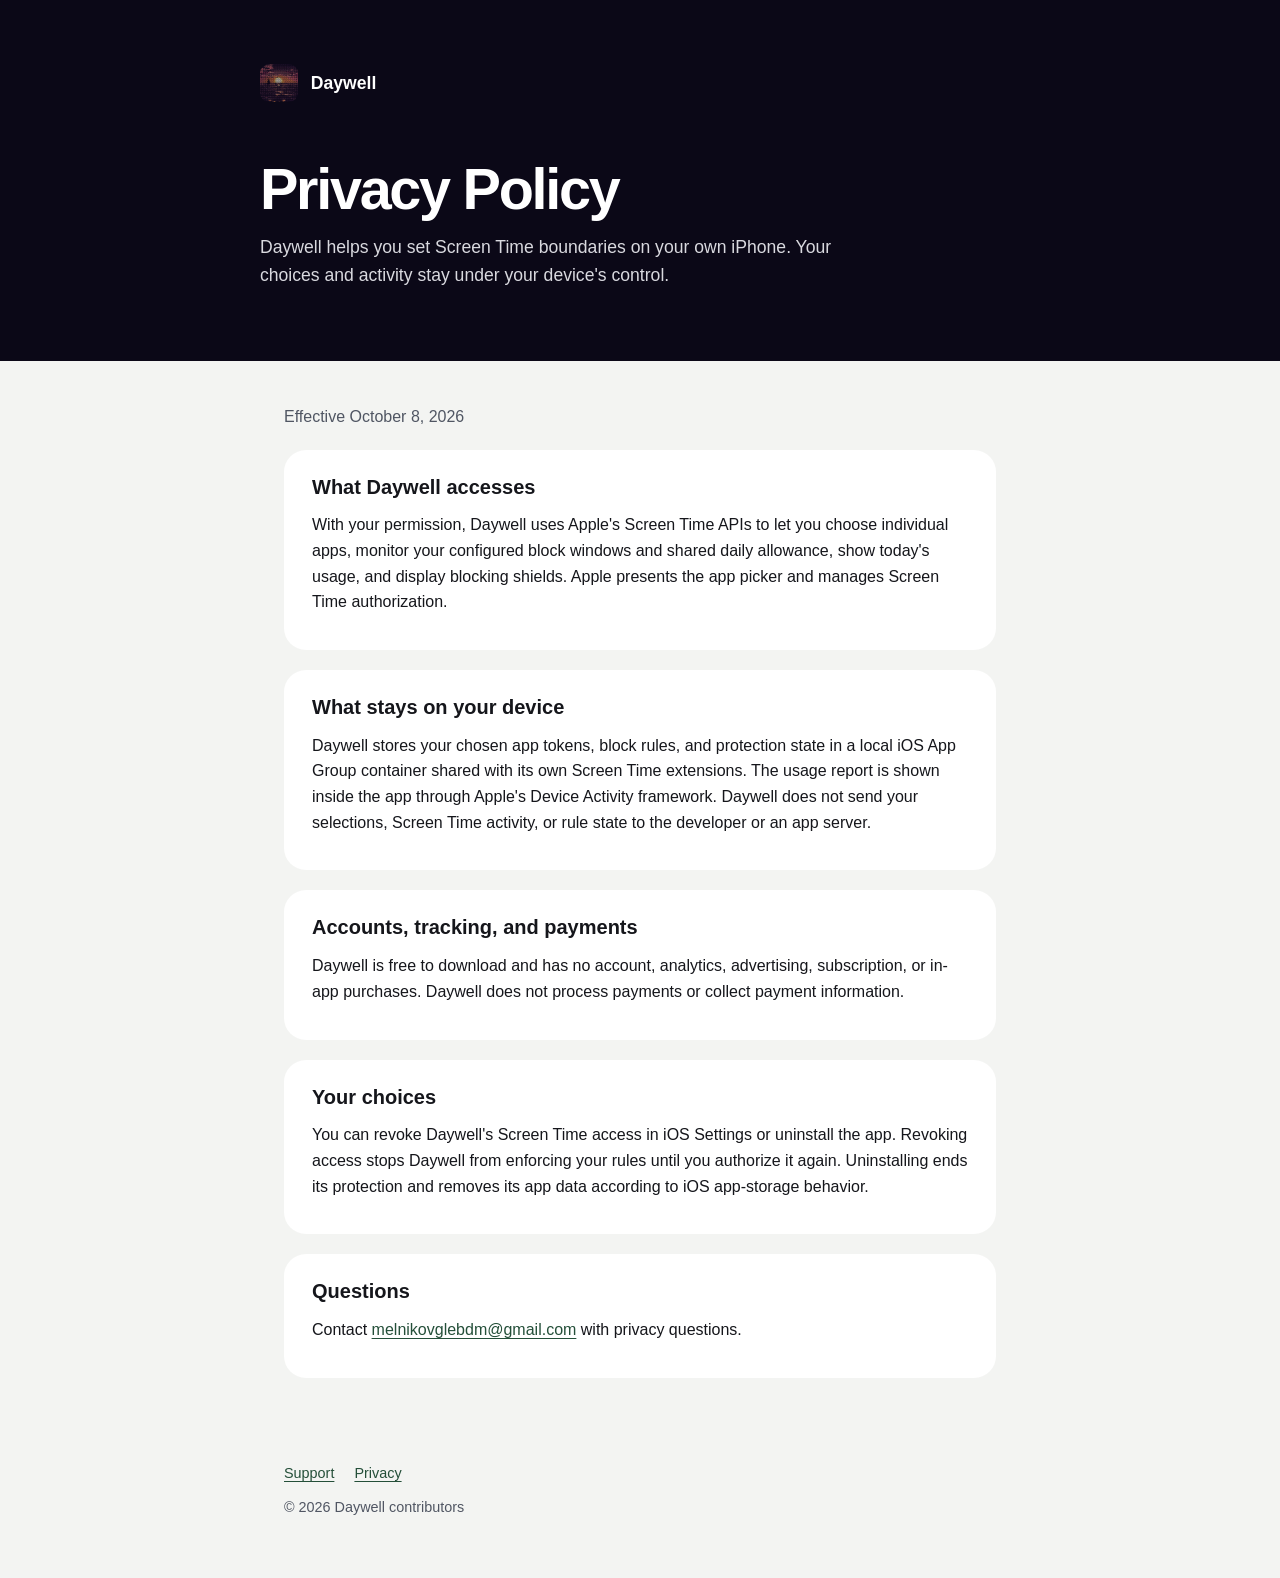
==== docs/privacy.html @ 297f7832 "Add Daywell iPhone app, documentation, and screenshots" ====
<!doctype html>
<html lang="en">
<head>
  <meta charset="utf-8">
  <meta name="viewport" content="width=device-width, initial-scale=1">
  <meta name="description" content="How Daywell handles Screen Time access and local app data.">
  <title>Privacy Policy · Daywell</title>
  <link rel="icon" type="image/png" href="assets/icon.png">
  <link rel="stylesheet" href="daywell.css">
</head>
<body>
  <header><div class="wrap">
    <a class="brand" href="support.html"><img src="assets/icon.png" alt="">Daywell</a>
    <h1>Privacy Policy</h1>
    <p>Daywell helps you set Screen Time boundaries on your own iPhone. Your choices and activity stay under your device's control.</p>
  </div></header>
  <main>
    <p class="note">Effective October 8, 2026</p>
    <section>
      <h2>What Daywell accesses</h2>
      <p>With your permission, Daywell uses Apple's Screen Time APIs to let you choose individual apps, monitor your configured block windows and shared daily allowance, show today's usage, and display blocking shields. Apple presents the app picker and manages Screen Time authorization.</p>
    </section>
    <section>
      <h2>What stays on your device</h2>
      <p>Daywell stores your chosen app tokens, block rules, and protection state in a local iOS App Group container shared with its own Screen Time extensions. The usage report is shown inside the app through Apple's Device Activity framework. Daywell does not send your selections, Screen Time activity, or rule state to the developer or an app server.</p>
    </section>
    <section>
      <h2>Accounts, tracking, and payments</h2>
      <p>Daywell is free to download and has no account, analytics, advertising, subscription, or in-app purchases. Daywell does not process payments or collect payment information.</p>
    </section>
    <section>
      <h2>Your choices</h2>
      <p>You can revoke Daywell's Screen Time access in iOS Settings or uninstall the app. Revoking access stops Daywell from enforcing your rules until you authorize it again. Uninstalling ends its protection and removes its app data according to iOS app-storage behavior.</p>
    </section>
    <section>
      <h2>Questions</h2>
      <p>Contact <a href="mailto:melnikovglebdm@gmail.com">melnikovglebdm@gmail.com</a> with privacy questions.</p>
    </section>
  </main>
  <footer><a href="support.html">Support</a><a href="privacy.html" aria-current="page">Privacy</a><p>© 2026 Daywell contributors</p></footer>
</body>
</html>
---- docs/daywell.css ----
:root {
  color-scheme: light;
  font-family: -apple-system, BlinkMacSystemFont, "Segoe UI", sans-serif;
  background: #f3f4f2;
  color: #15161b;
  line-height: 1.6;
}

* { box-sizing: border-box; }
body { margin: 0; }
a { color: #244f39; text-underline-offset: 0.2em; }
a:focus-visible { outline: 3px solid #86bb64; outline-offset: 3px; }
header { background: #0b0817; color: #fff; padding: 4rem 1.5rem 4.5rem; }
header .wrap, main, footer { width: min(100%, 760px); margin: 0 auto; }
.brand { display: inline-flex; align-items: center; gap: 0.8rem; color: #fff; font-weight: 700; text-decoration: none; font-size: 1.1rem; }
.brand img { width: 38px; height: 38px; border-radius: 9px; }
header h1 { max-width: 680px; font-size: clamp(2.2rem, 7vw, 3.6rem); line-height: 1.08; letter-spacing: -0.04em; margin: 3rem 0 0.8rem; }
header p { max-width: 620px; margin: 0; color: #d9d9df; font-size: 1.1rem; }
main { padding: 2rem 1.5rem 4rem; }
section { background: #fff; border-radius: 22px; padding: 1.5rem 1.75rem; margin: 1.25rem 0; }
h2 { font-size: 1.25rem; line-height: 1.3; margin: 0 0 0.8rem; }
p { margin: 0.7rem 0; }
ul, ol { padding-left: 1.4rem; }
li + li { margin-top: 0.5rem; }
.note { color: #505663; }
.todo { color: #8d2600; font-weight: 700; }
footer { padding: 0 1.5rem 3rem; color: #505663; font-size: 0.9rem; }
footer a { margin-right: 1.25rem; }
@media (max-width: 540px) { header { padding-top: 2rem; } section { padding: 1.25rem; } }
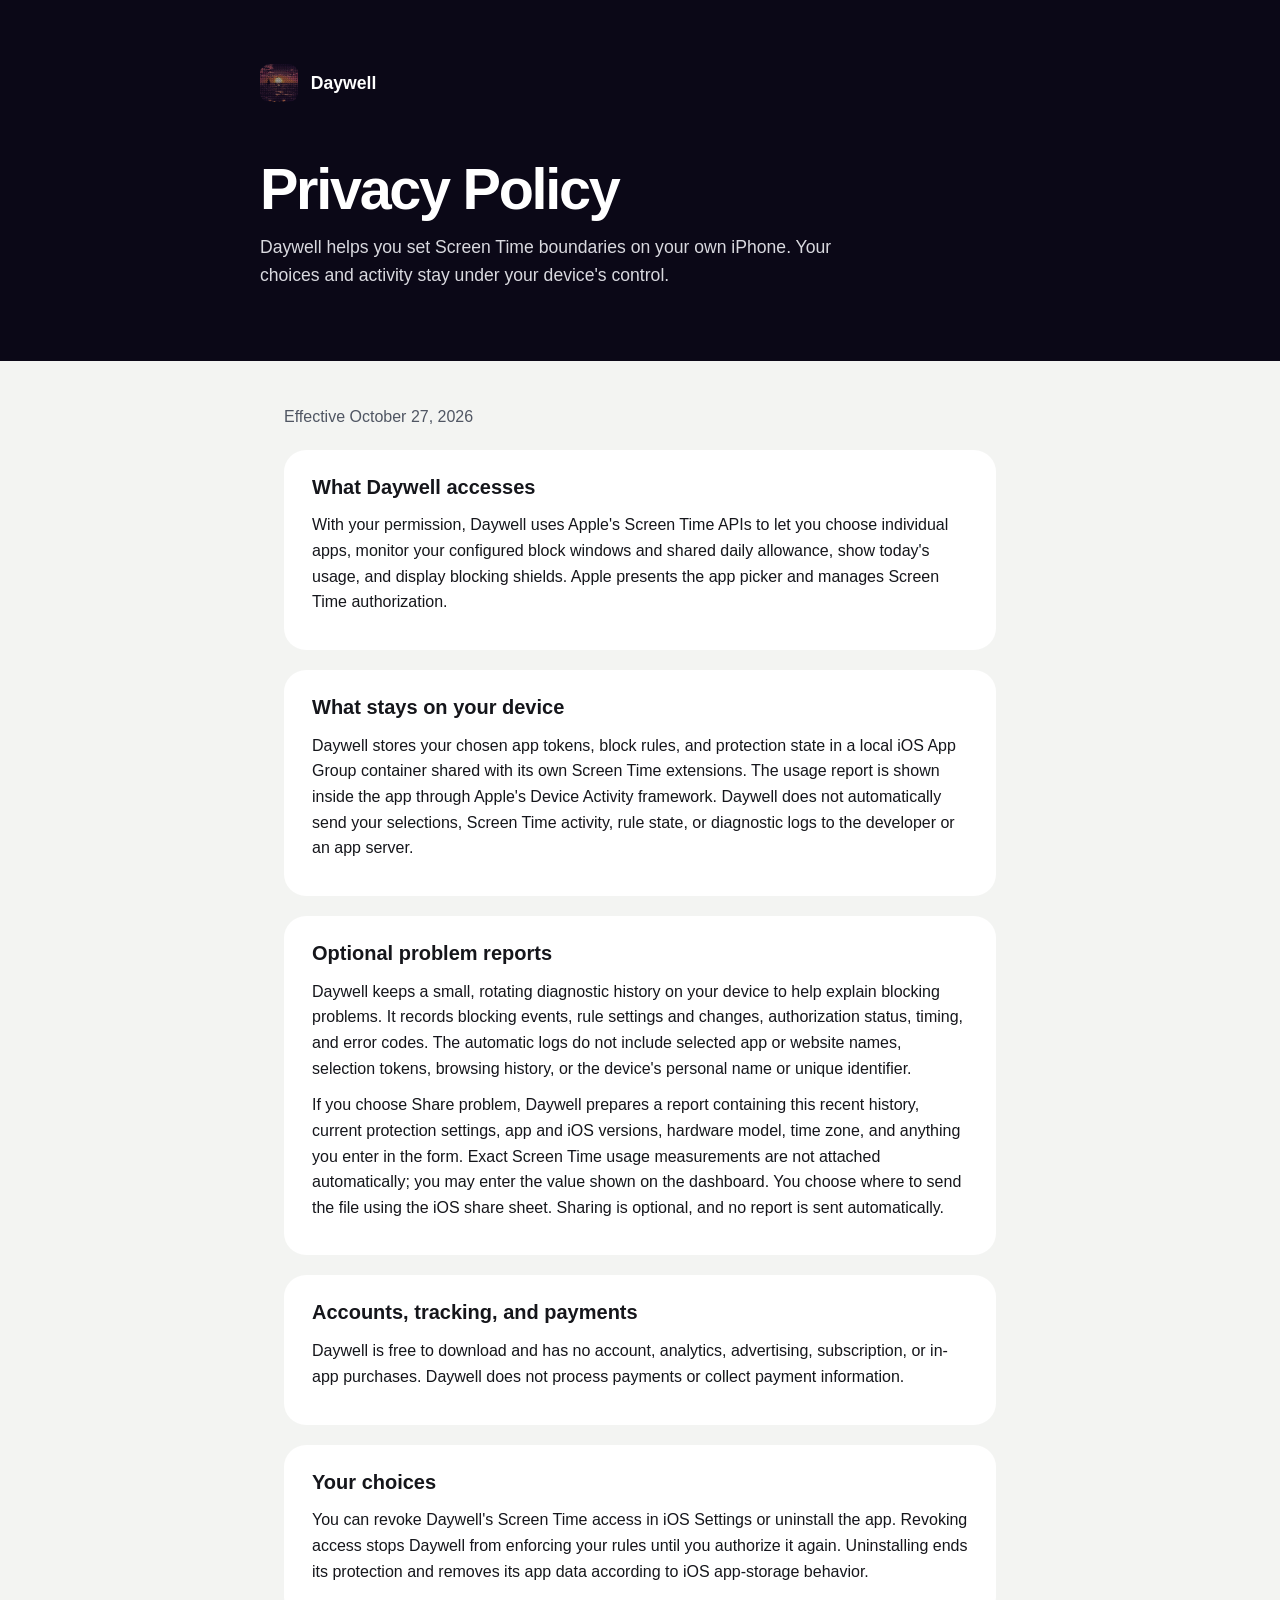
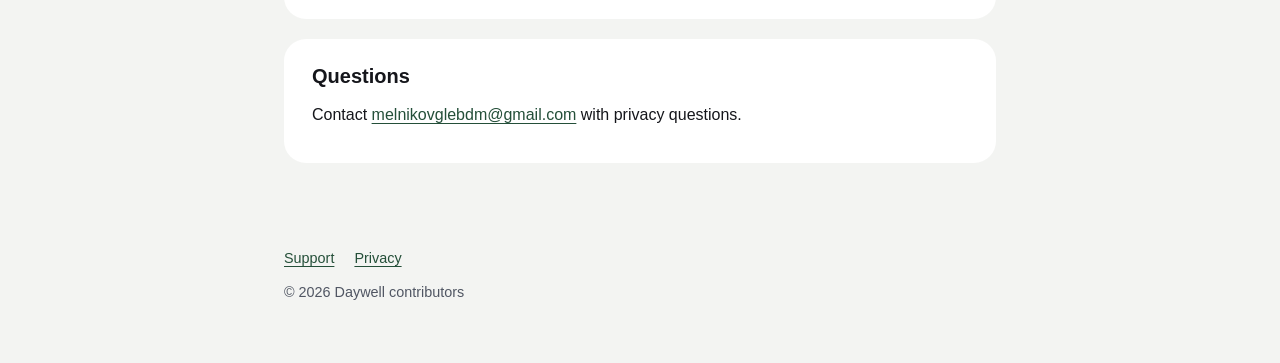
==== commit f85120b2: "Fix protection recovery and add Share problem for 1.1.2" ====
--- a/docs/privacy.html
+++ b/docs/privacy.html
@@ -15,14 +15,19 @@
     <p>Daywell helps you set Screen Time boundaries on your own iPhone. Your choices and activity stay under your device's control.</p>
   </div></header>
   <main>
-    <p class="note">Effective October 8, 2026</p>
+    <p class="note">Effective October 27, 2026</p>
     <section>
       <h2>What Daywell accesses</h2>
       <p>With your permission, Daywell uses Apple's Screen Time APIs to let you choose individual apps, monitor your configured block windows and shared daily allowance, show today's usage, and display blocking shields. Apple presents the app picker and manages Screen Time authorization.</p>
     </section>
     <section>
       <h2>What stays on your device</h2>
-      <p>Daywell stores your chosen app tokens, block rules, and protection state in a local iOS App Group container shared with its own Screen Time extensions. The usage report is shown inside the app through Apple's Device Activity framework. Daywell does not send your selections, Screen Time activity, or rule state to the developer or an app server.</p>
+      <p>Daywell stores your chosen app tokens, block rules, and protection state in a local iOS App Group container shared with its own Screen Time extensions. The usage report is shown inside the app through Apple's Device Activity framework. Daywell does not automatically send your selections, Screen Time activity, rule state, or diagnostic logs to the developer or an app server.</p>
+    </section>
+    <section>
+      <h2>Optional problem reports</h2>
+      <p>Daywell keeps a small, rotating diagnostic history on your device to help explain blocking problems. It records blocking events, rule settings and changes, authorization status, timing, and error codes. The automatic logs do not include selected app or website names, selection tokens, browsing history, or the device's personal name or unique identifier.</p>
+      <p>If you choose Share problem, Daywell prepares a report containing this recent history, current protection settings, app and iOS versions, hardware model, time zone, and anything you enter in the form. Exact Screen Time usage measurements are not attached automatically; you may enter the value shown on the dashboard. You choose where to send the file using the iOS share sheet. Sharing is optional, and no report is sent automatically.</p>
     </section>
     <section>
       <h2>Accounts, tracking, and payments</h2>
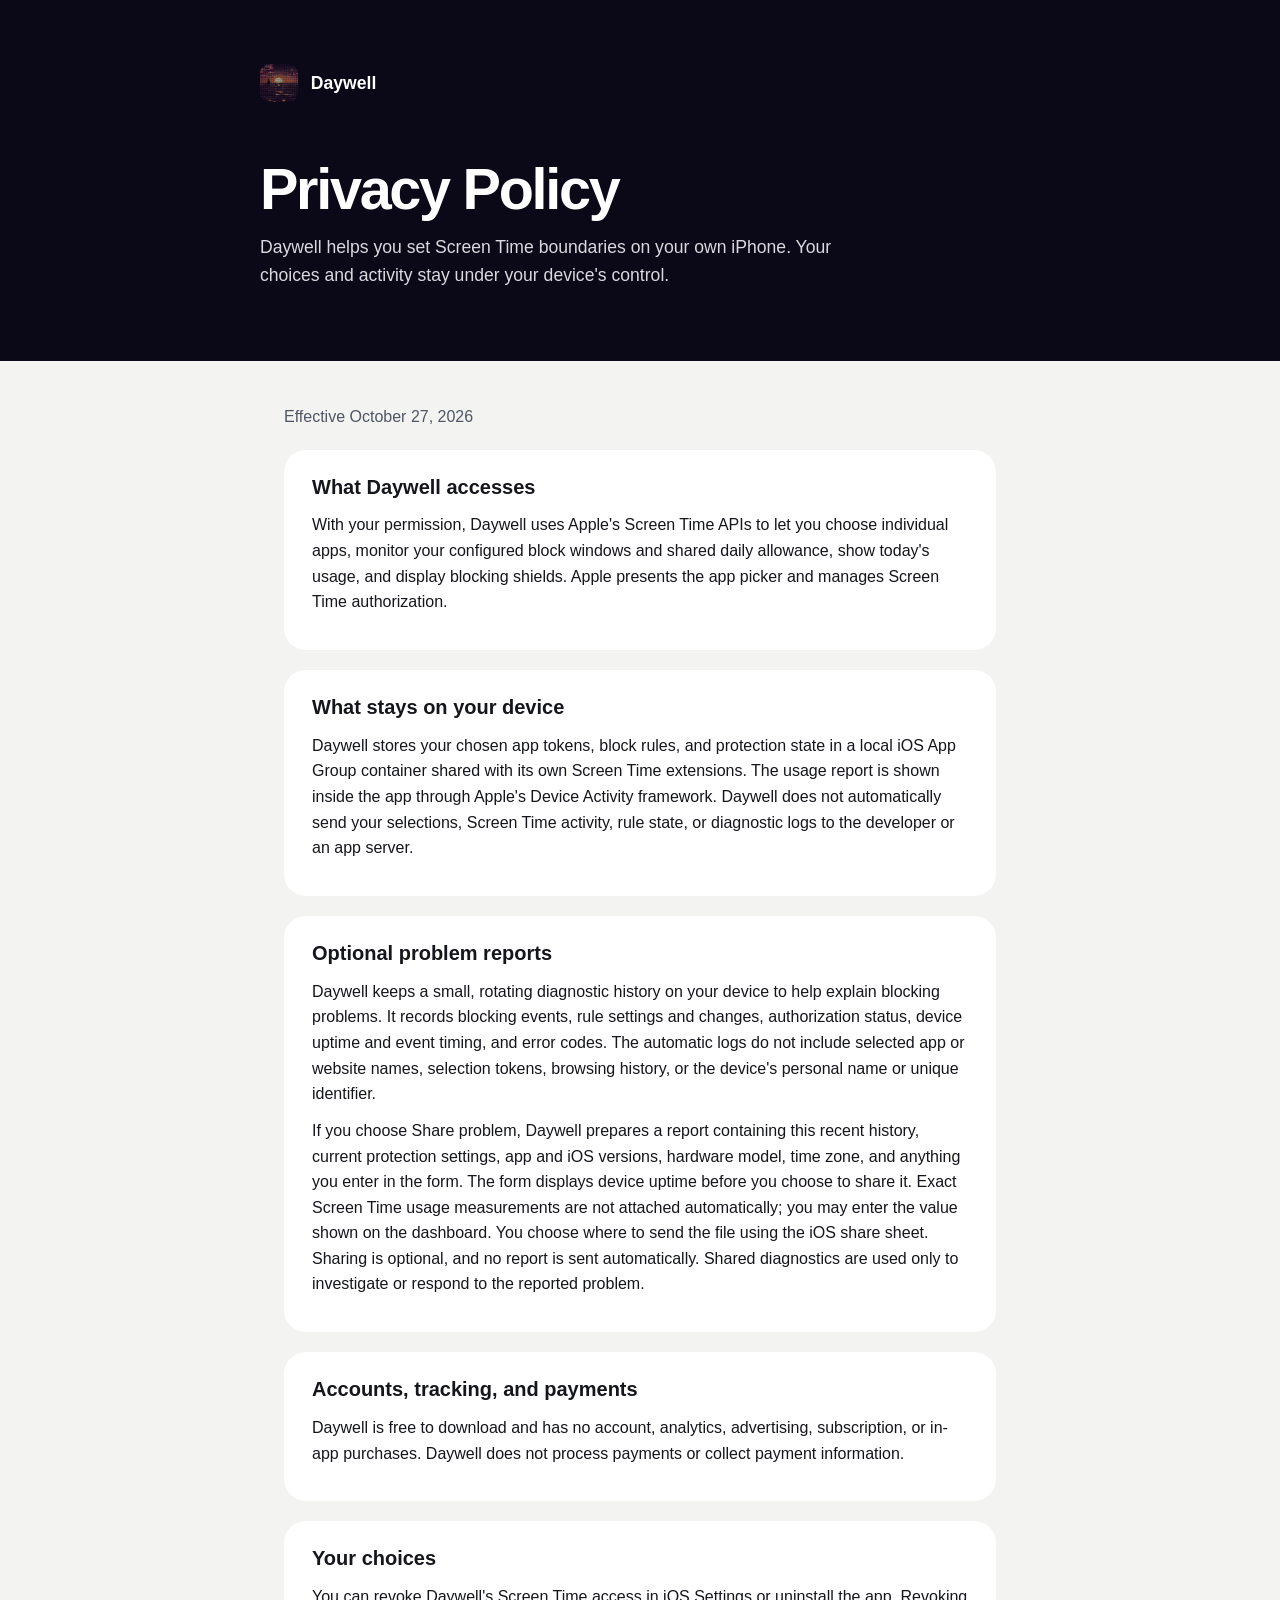
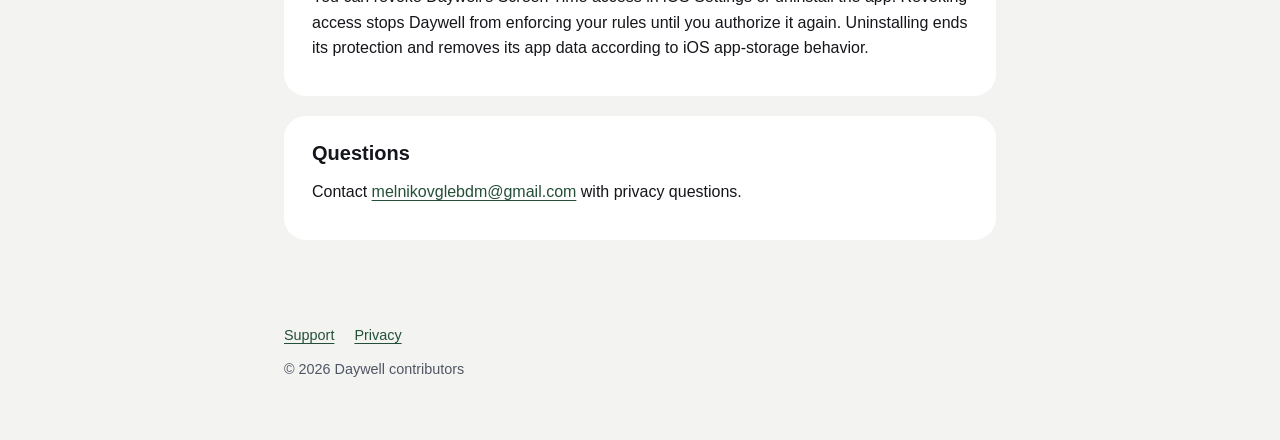
==== commit 0471de3c: "Declare diagnostic privacy reasons and disclose uptime for build 10" ====
--- a/docs/privacy.html
+++ b/docs/privacy.html
@@ -26,8 +26,8 @@
     </section>
     <section>
       <h2>Optional problem reports</h2>
-      <p>Daywell keeps a small, rotating diagnostic history on your device to help explain blocking problems. It records blocking events, rule settings and changes, authorization status, timing, and error codes. The automatic logs do not include selected app or website names, selection tokens, browsing history, or the device's personal name or unique identifier.</p>
-      <p>If you choose Share problem, Daywell prepares a report containing this recent history, current protection settings, app and iOS versions, hardware model, time zone, and anything you enter in the form. Exact Screen Time usage measurements are not attached automatically; you may enter the value shown on the dashboard. You choose where to send the file using the iOS share sheet. Sharing is optional, and no report is sent automatically.</p>
+      <p>Daywell keeps a small, rotating diagnostic history on your device to help explain blocking problems. It records blocking events, rule settings and changes, authorization status, device uptime and event timing, and error codes. The automatic logs do not include selected app or website names, selection tokens, browsing history, or the device's personal name or unique identifier.</p>
+      <p>If you choose Share problem, Daywell prepares a report containing this recent history, current protection settings, app and iOS versions, hardware model, time zone, and anything you enter in the form. The form displays device uptime before you choose to share it. Exact Screen Time usage measurements are not attached automatically; you may enter the value shown on the dashboard. You choose where to send the file using the iOS share sheet. Sharing is optional, and no report is sent automatically. Shared diagnostics are used only to investigate or respond to the reported problem.</p>
     </section>
     <section>
       <h2>Accounts, tracking, and payments</h2>
